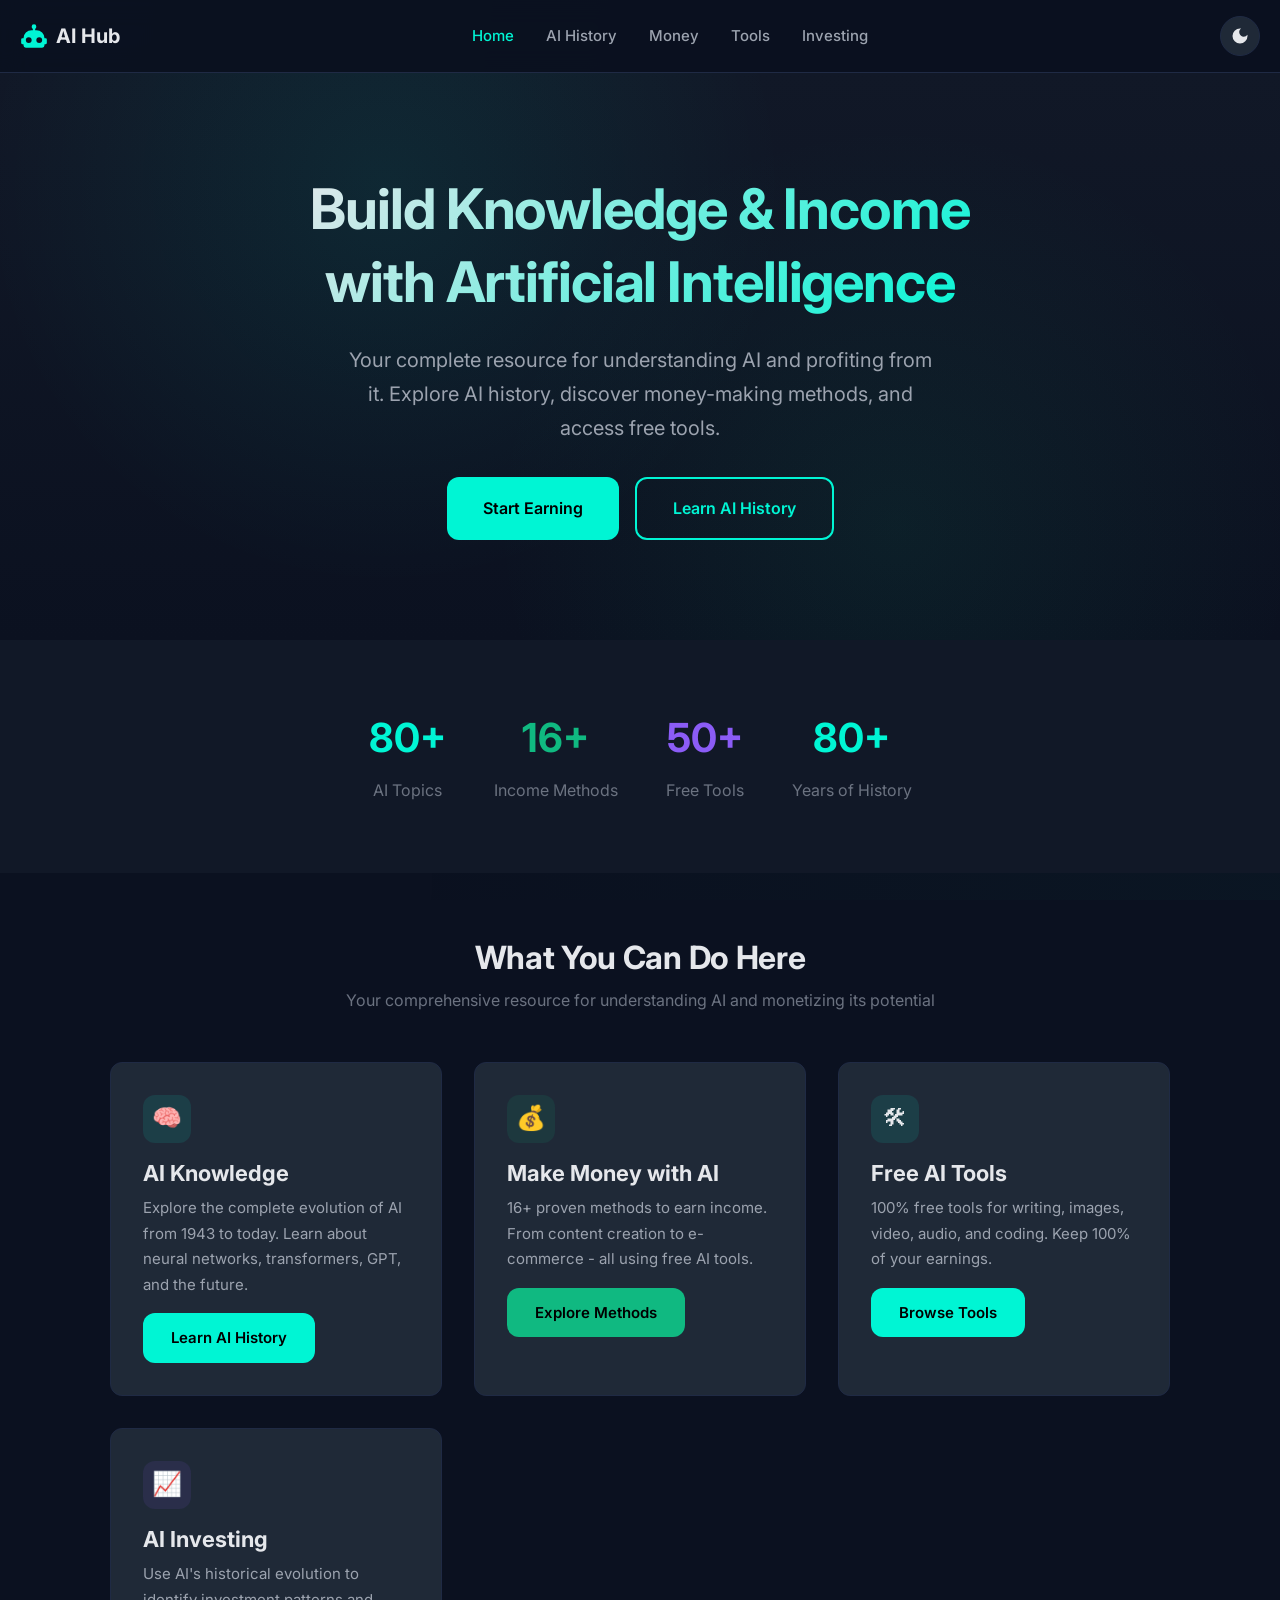
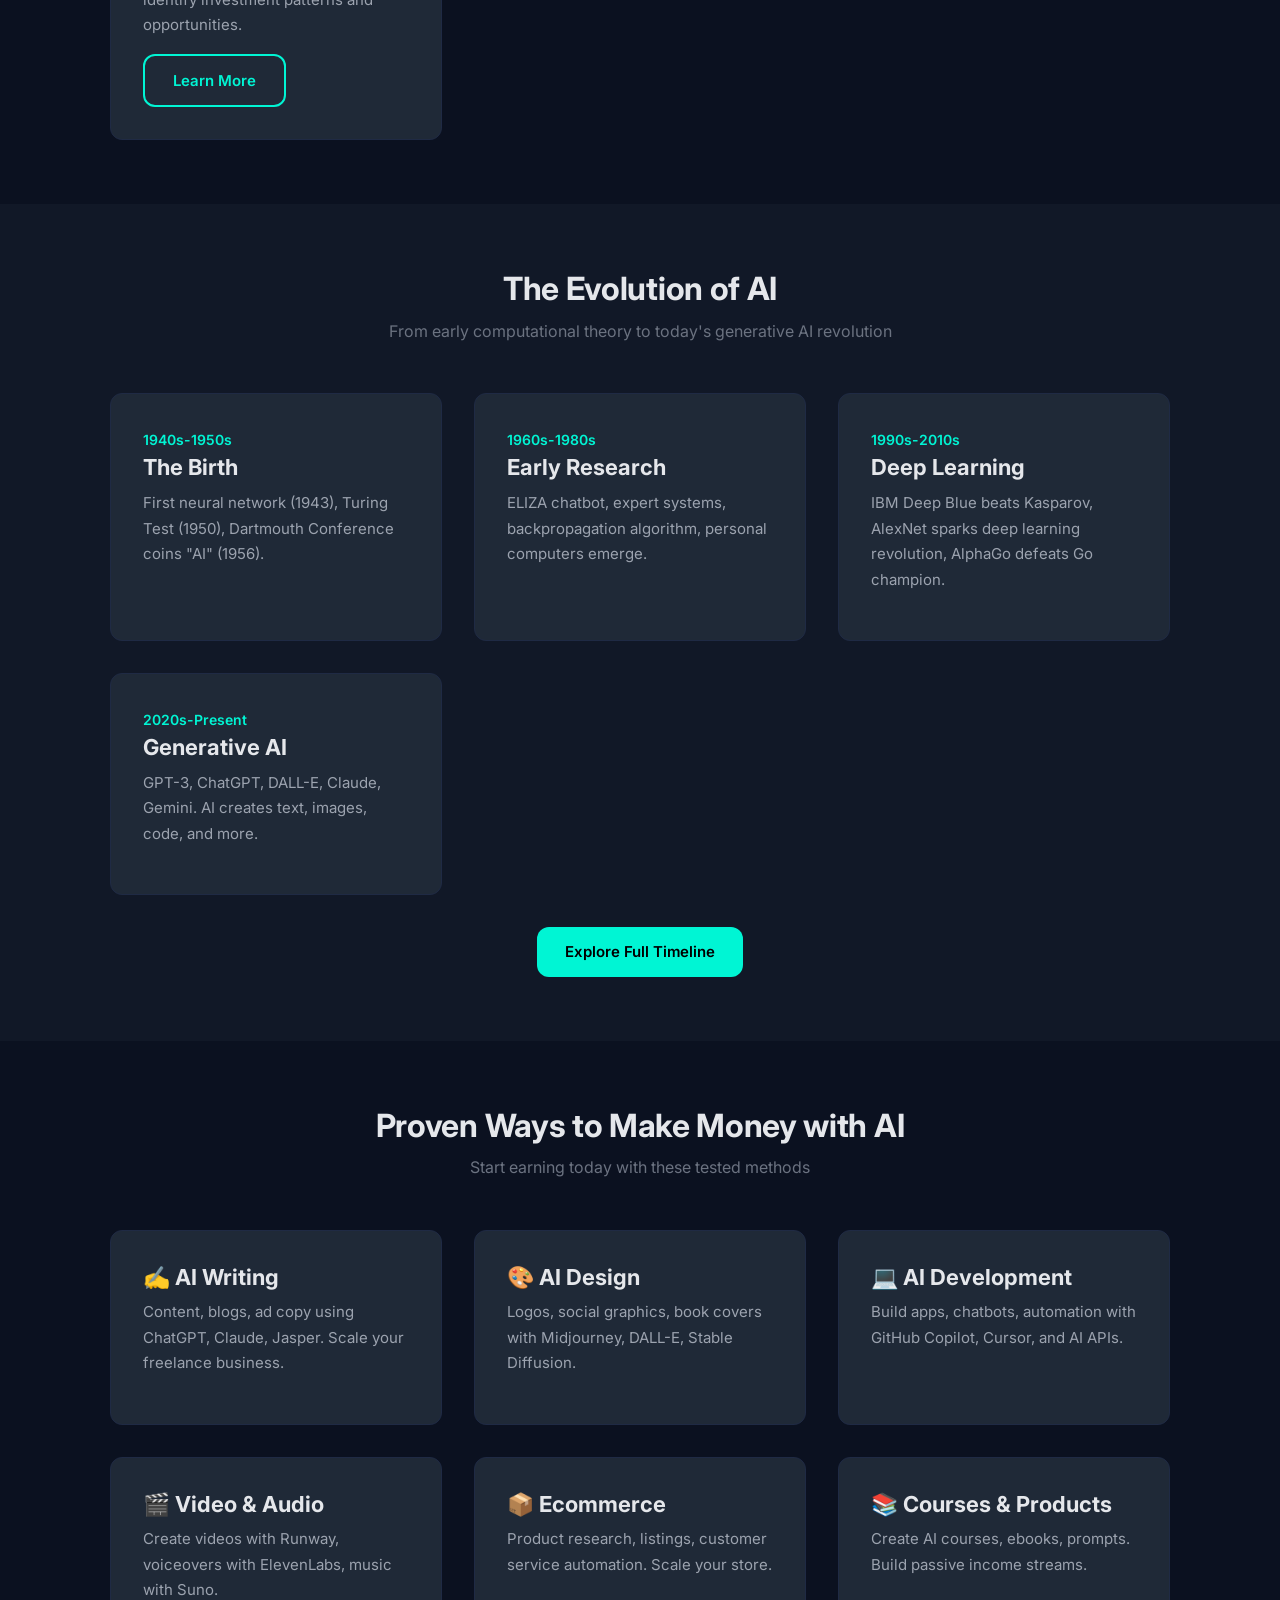
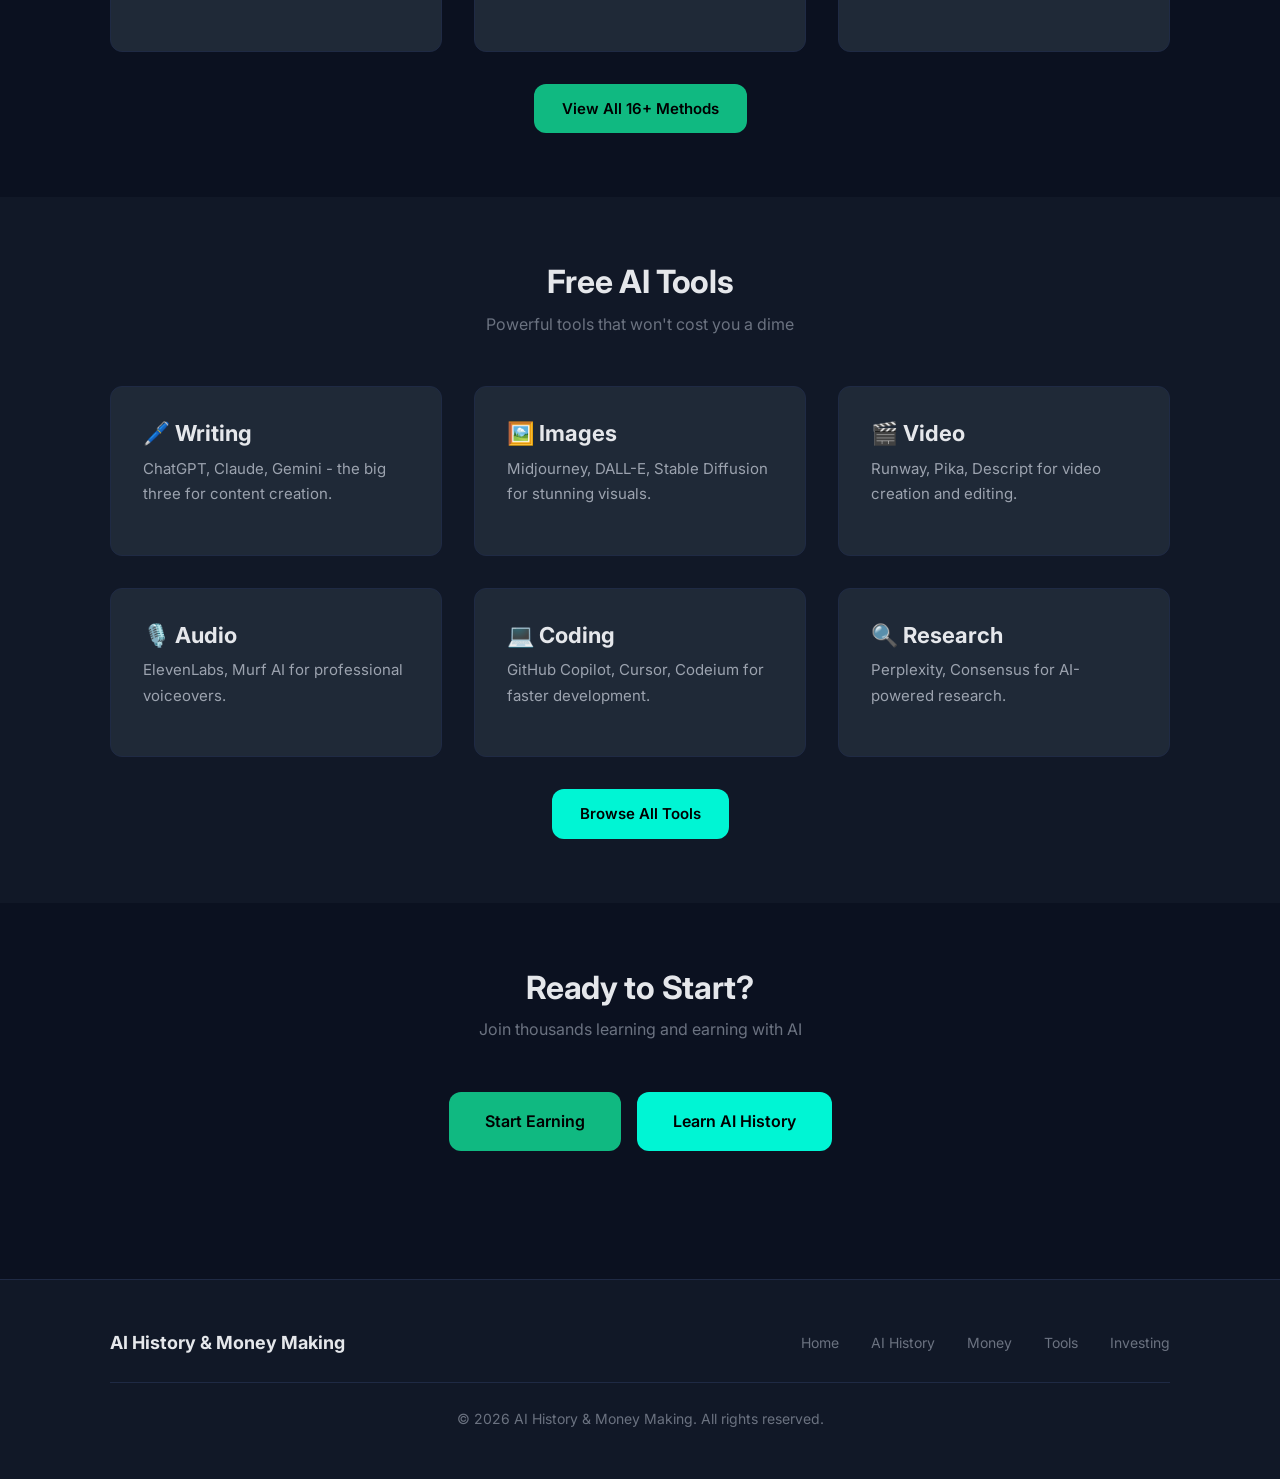
==== index.html @ 37a97400 "Complete redesign: Dark theme AI platform with 5 main pages - New dark-theme.css with modern AI SaaS" ====
<!DOCTYPE html>
<html lang="en">
<head>
  <meta charset="UTF-8">
  <meta name="viewport" content="width=device-width, initial-scale=1.0">
  <title>AI History & Money Making - Complete AI Resource Hub</title>
  <meta name="description" content="Complete AI resource hub. Explore AI history from 1943 to 2026, discover 16+ money-making methods, and access 50+ free AI tools. Build income with artificial intelligence.">
  <meta name="keywords" content="AI history, artificial intelligence, make money with AI, AI tools, machine learning, deep learning, neural networks, GPT, ChatGPT">
  <meta name="author" content="AI History & Money Making">
  
  <meta property="og:title" content="AI History & Money Making - Complete AI Resource Hub">
  <meta property="og:description" content="Explore AI history, money-making methods, and free tools. Your complete AI resource.">
  <meta property="og:type" content="website">
  
  <meta name="twitter:card" content="summary_large_image">
  <meta name="twitter:title" content="AI History & Money Making">
  
  <link rel="stylesheet" href="assets/css/dark-theme.css">
  <link rel="preconnect" href="https://fonts.googleapis.com">
  <link rel="preconnect" href="https://fonts.gstatic.com" crossorigin>
  <link href="https://fonts.googleapis.com/css2?family=Inter:wght@400;500;600;700&display=swap" rel="stylesheet">
  <link rel="icon" href="data:image/svg+xml,<svg xmlns='http://www.w3.org/2000/svg' viewBox='0 0 100 100'><text y='.9em' font-size='90'>🤖</text></svg>">
</head>

<body data-theme="dark">
  <!-- Header -->
  <header>
    <nav>
      <a href="index.html" class="nav-brand">
        <svg viewBox="0 0 24 24" fill="currentColor">
          <path d="M12 2a2 2 0 012 2c0 .74-.4 1.39-1 1.73V7h1a7 7 0 017 7h1a1 1 0 011 1v3a1 1 0 01-1 1h-1v1a2 2 0 01-2 2H5a2 2 0 01-2-2v-1H2a1 1 0 01-1-1v-3a1 1 0 011-1h1a7 7 0 017-7h1V5.73c-.6-.34-1-.99-1-1.73a2 2 0 012-2zM7.5 13A2.5 2.5 0 005 15.5 2.5 2.5 0 007.5 18a2.5 2.5 0 002.5-2.5A2.5 2.5 0 007.5 13zm9 0a2.5 2.5 0 00-2.5 2.5 2.5 2.5 0 002.5 2.5 2.5 2.5 0 002.5-2.5 2.5 2.5 0 00-2.5-2.5z"/>
        </svg>
        AI Hub
      </a>
      <ul class="nav-links">
        <li><a href="index.html" class="active">Home</a></li>
        <li><a href="ai-history.html">AI History</a></li>
        <li><a href="money.html">Money</a></li>
        <li><a href="tools.html">Tools</a></li>
        <li><a href="investing.html">Investing</a></li>
      </ul>
      <button class="theme-toggle" id="themeToggle" aria-label="Toggle theme">
        <svg viewBox="0 0 24 24" fill="currentColor">
          <path d="M12 3a9 9 0 109 9c0-.46-.04-.92-.1-1.36a5.389 5.389 0 01-4.4 2.26 5.403 5.403 0 01-3.14-9.8c-.44-.06-.9-.1-1.36-.1z"/>
        </svg>
      </button>
      <button class="nav-toggle" id="navToggle" aria-label="Toggle navigation">
        <span></span>
        <span></span>
        <span></span>
      </button>
    </nav>
  </header>

  <!-- Hero Section -->
  <section class="hero">
    <div class="hero-content">
      <h1>Build Knowledge & Income with Artificial Intelligence</h1>
      <p>Your complete resource for understanding AI and profiting from it. Explore AI history, discover money-making methods, and access free tools.</p>
      <div style="display: flex; gap: 1rem; justify-content: center; flex-wrap: wrap;">
        <a href="money.html" class="btn btn-ai btn-lg">Start Earning</a>
        <a href="ai-history.html" class="btn btn-outline btn-lg">Learn AI History</a>
      </div>
    </div>
  </section>

  <!-- Stats Section -->
  <section class="section" style="background: var(--bg-secondary);">
    <div class="container">
      <div style="display: flex; flex-wrap: wrap; justify-content: center; gap: 3rem; text-align: center;">
        <div>
          <p style="font-size: 2.5rem; font-weight: 700; color: var(--accent-ai); margin: 0;">80+</p>
          <p style="color: var(--text-muted); margin: 5px 0;">AI Topics</p>
        </div>
        <div>
          <p style="font-size: 2.5rem; font-weight: 700; color: var(--accent-money); margin: 0;">16+</p>
          <p style="color: var(--text-muted); margin: 5px 0;">Income Methods</p>
        </div>
        <div>
          <p style="font-size: 2.5rem; font-weight: 700; color: var(--accent-purple); margin: 0;">50+</p>
          <p style="color: var(--text-muted); margin: 5px 0;">Free Tools</p>
        </div>
        <div>
          <p style="font-size: 2.5rem; font-weight: 700; color: var(--accent-ai); margin: 0;">80+</p>
          <p style="color: var(--text-muted); margin: 5px 0;">Years of History</p>
        </div>
      </div>
    </div>
  </section>

  <!-- Main Content -->
  <main>
    <!-- What You Can Do Here -->
    <section class="section">
      <div class="container">
        <div class="section-header">
          <h2>What You Can Do Here</h2>
          <p>Your comprehensive resource for understanding AI and monetizing its potential</p>
        </div>
        
        <div class="card-grid">
          <div class="card">
            <div class="card-icon">🧠</div>
            <h3>AI Knowledge</h3>
            <p>Explore the complete evolution of AI from 1943 to today. Learn about neural networks, transformers, GPT, and the future.</p>
            <a href="ai-history.html" class="btn btn-ai">Learn AI History</a>
          </div>
          
          <div class="card">
            <div class="card-icon money">💰</div>
            <h3>Make Money with AI</h3>
            <p>16+ proven methods to earn income. From content creation to e-commerce - all using free AI tools.</p>
            <a href="money.html" class="btn btn-money">Explore Methods</a>
          </div>
          
          <div class="card">
            <div class="card-icon">🛠</div>
            <h3>Free AI Tools</h3>
            <p>100% free tools for writing, images, video, audio, and coding. Keep 100% of your earnings.</p>
            <a href="tools.html" class="btn btn-ai">Browse Tools</a>
          </div>
          
          <div class="card">
            <div class="card-icon" style="background: rgba(139, 92, 246, 0.1);">📈</div>
            <h3>AI Investing</h3>
            <p>Use AI's historical evolution to identify investment patterns and opportunities.</p>
            <a href="investing.html" class="btn btn-outline">Learn More</a>
          </div>
        </div>
      </div>
    </section>

    <!-- AI History Preview -->
    <section class="section section-primary">
      <div class="container">
        <div class="section-header">
          <h2>The Evolution of AI</h2>
          <p>From early computational theory to today's generative AI revolution</p>
        </div>
        
        <div class="card-grid">
          <div class="card">
            <span class="timeline-date">1940s-1950s</span>
            <h3>The Birth</h3>
            <p>First neural network (1943), Turing Test (1950), Dartmouth Conference coins "AI" (1956).</p>
          </div>
          
          <div class="card">
            <span class="timeline-date">1960s-1980s</span>
            <h3>Early Research</h3>
            <p>ELIZA chatbot, expert systems, backpropagation algorithm, personal computers emerge.</p>
          </div>
          
          <div class="card">
            <span class="timeline-date">1990s-2010s</span>
            <h3>Deep Learning</h3>
            <p>IBM Deep Blue beats Kasparov, AlexNet sparks deep learning revolution, AlphaGo defeats Go champion.</p>
          </div>
          
          <div class="card">
            <span class="timeline-date">2020s-Present</span>
            <h3>Generative AI</h3>
            <p>GPT-3, ChatGPT, DALL-E, Claude, Gemini. AI creates text, images, code, and more.</p>
          </div>
        </div>
        
        <div class="text-center mt-xl">
          <a href="ai-history.html" class="btn btn-ai">Explore Full Timeline</a>
        </div>
      </div>
    </section>

    <!-- Money Making Methods Preview -->
    <section class="section">
      <div class="container">
        <div class="section-header">
          <h2>Proven Ways to Make Money with AI</h2>
          <p>Start earning today with these tested methods</p>
        </div>
        
        <div class="card-grid">
          <div class="card">
            <h3>✍️ AI Writing</h3>
            <p>Content, blogs, ad copy using ChatGPT, Claude, Jasper. Scale your freelance business.</p>
          </div>
          
          <div class="card">
            <h3>🎨 AI Design</h3>
            <p>Logos, social graphics, book covers with Midjourney, DALL-E, Stable Diffusion.</p>
          </div>
          
          <div class="card">
            <h3>💻 AI Development</h3>
            <p>Build apps, chatbots, automation with GitHub Copilot, Cursor, and AI APIs.</p>
          </div>
          
          <div class="card">
            <h3>🎬 Video & Audio</h3>
            <p>Create videos with Runway, voiceovers with ElevenLabs, music with Suno.</p>
          </div>
          
          <div class="card">
            <h3>📦 Ecommerce</h3>
            <p>Product research, listings, customer service automation. Scale your store.</p>
          </div>
          
          <div class="card">
            <h3>📚 Courses & Products</h3>
            <p>Create AI courses, ebooks, prompts. Build passive income streams.</p>
          </div>
        </div>
        
        <div class="text-center mt-xl">
          <a href="money.html" class="btn btn-money">View All 16+ Methods</a>
        </div>
      </div>
    </section>

    <!-- Tools Preview -->
    <section class="section section-primary">
      <div class="container">
        <div class="section-header">
          <h2>Free AI Tools</h2>
          <p>Powerful tools that won't cost you a dime</p>
        </div>
        
        <div class="card-grid">
          <div class="card">
            <h3>🖊️ Writing</h3>
            <p>ChatGPT, Claude, Gemini - the big three for content creation.</p>
          </div>
          
          <div class="card">
            <h3>🖼️ Images</h3>
            <p>Midjourney, DALL-E, Stable Diffusion for stunning visuals.</p>
          </div>
          
          <div class="card">
            <h3>🎬 Video</h3>
            <p>Runway, Pika, Descript for video creation and editing.</p>
          </div>
          
          <div class="card">
            <h3>🎙️ Audio</h3>
            <p>ElevenLabs, Murf AI for professional voiceovers.</p>
          </div>
          
          <div class="card">
            <h3>💻 Coding</h3>
            <p>GitHub Copilot, Cursor, Codeium for faster development.</p>
          </div>
          
          <div class="card">
            <h3>🔍 Research</h3>
            <p>Perplexity, Consensus for AI-powered research.</p>
          </div>
        </div>
        
        <div class="text-center mt-xl">
          <a href="tools.html" class="btn btn-ai">Browse All Tools</a>
        </div>
      </div>
    </section>

    <!-- CTA Section -->
    <section class="section">
      <div class="container">
        <div class="section-header">
          <h2>Ready to Start?</h2>
          <p>Join thousands learning and earning with AI</p>
        </div>
        <div style="display: flex; gap: 1rem; justify-content: center; flex-wrap: wrap;">
          <a href="money.html" class="btn btn-money btn-lg">Start Earning</a>
          <a href="ai-history.html" class="btn btn-ai btn-lg">Learn AI History</a>
        </div>
      </div>
    </section>
  </main>

  <!-- Footer -->
  <footer>
    <div class="container">
      <div class="footer-content">
        <div class="footer-brand">AI History & Money Making</div>
        <ul class="footer-links">
          <li><a href="index.html">Home</a></li>
          <li><a href="ai-history.html">AI History</a></li>
          <li><a href="money.html">Money</a></li>
          <li><a href="tools.html">Tools</a></li>
          <li><a href="investing.html">Investing</a></li>
        </ul>
      </div>
      <div class="footer-copy">
        &copy; 2026 AI History & Money Making. All rights reserved.
      </div>
    </div>
  </footer>

  <script src="assets/js/theme.js"></script>
</body>
</html>
---- assets/css/dark-theme.css ----
/* AI History & Money Making - Dark Theme CSS */
/* Modern AI SaaS Platform Design */

/* ============================================
   CSS VARIABLES - Dark Theme System
   ============================================ */

:root {
  /* Primary Dark Background */
  --bg-primary: #0B1120;
  --bg-secondary: #111827;
  --bg-tertiary: #1F2937;
  
  /* AI-Specific Accents */
  --accent-ai: #00F5D4;
  --accent-ai-hover: #00c4a7;
  --accent-money: #10B981;
  --accent-money-hover: #059669;
  --accent-purple: #8B5CF6;
  --accent-orange: #F59E0B;
  
  /* Text Colors */
  --text-primary: #E5E7EB;
  --text-secondary: #9CA3AF;
  --text-muted: #6B7280;
  
  /* Card & Border Colors */
  --card-bg: #1F2937;
  --card-bg-hover: #374151;
  --border-subtle: #1F2A44;
  --border-accent: #374151;
  
  /* Shadows */
  --shadow-sm: 0 1px 2px rgba(0, 0, 0, 0.3);
  --shadow-md: 0 4px 6px rgba(0, 0, 0, 0.4);
  --shadow-lg: 0 10px 30px rgba(0, 0, 0, 0.5);
  --shadow-xl: 0 20px 40px rgba(0, 0, 0, 0.6);
  
  /* Gradients */
  --gradient-hero: linear-gradient(180deg, #111827 0%, #0B1120 100%);
  --gradient-card: linear-gradient(180deg, #1F2937 0%, #111827 100%);
  --gradient-ai: linear-gradient(135deg, #00F5D4 0%, #00c4a7 100%);
  --gradient-money: linear-gradient(135deg, #10B981 0%, #059669 100%);
  
  /* Transitions */
  --transition-fast: 0.15s ease;
  --transition-base: 0.3s ease;
  --transition-slow: 0.5s ease;
  
  /* Border Radius */
  --radius-sm: 6px;
  --radius-md: 12px;
  --radius-lg: 16px;
  --radius-full: 9999px;
  
  /* Spacing */
  --space-xs: 0.25rem;
  --space-sm: 0.5rem;
  --space-md: 1rem;
  --space-lg: 1.5rem;
  --space-xl: 2rem;
  --space-2xl: 3rem;
  --space-3xl: 4rem;
  
  /* Container */
  --container-max: 1100px;
  --container-padding: 20px;
}

/* Light Theme */
[data-theme="light"] {
  --bg-primary: #F9FAFB;
  --bg-secondary: #FFFFFF;
  --bg-tertiary: #F3F4F6;
  
  --accent-ai: #059669;
  --accent-ai-hover: #047857;
  --accent-money: #059669;
  --accent-money-hover: #047857;
  
  --text-primary: #111827;
  --text-secondary: #4B5563;
  --text-muted: #9CA3AF;
  
  --card-bg: #FFFFFF;
  --card-bg-hover: #F3F4F6;
  --border-subtle: #E5E7EB;
  --border-accent: #D1D5DB;
  
  --shadow-sm: 0 1px 2px rgba(0, 0, 0, 0.05);
  --shadow-md: 0 4px 6px rgba(0, 0, 0, 0.1);
  --shadow-lg: 0 10px 30px rgba(0, 0, 0, 0.1);
  --shadow-xl: 0 20px 40px rgba(0, 0, 0, 0.15);
  
  --gradient-hero: linear-gradient(180deg, #FFFFFF 0%, #F9FAFB 100%);
  --gradient-card: linear-gradient(180deg, #FFFFFF 0%, #F9FAFB 100%);
  --gradient-ai: linear-gradient(135deg, #059669 0%, #047857 100%);
  --gradient-money: linear-gradient(135deg, #059669 0%, #047857 100%);
}

[data-theme="light"] body::before {
  background: 
    radial-gradient(ellipse at top left, rgba(5, 150, 105, 0.05) 0%, transparent 50%),
    radial-gradient(ellipse at bottom right, rgba(5, 150, 105, 0.05) 0%, transparent 50%);
}

/* ============================================
   RESET & BASE STYLES
   ============================================ */

* {
  margin: 0;
  padding: 0;
  box-sizing: border-box;
}

html {
  scroll-behavior: smooth;
  font-size: 16px;
}

body {
  font-family: 'Inter', -apple-system, BlinkMacSystemFont, 'Segoe UI', Roboto, sans-serif;
  background-color: var(--bg-primary);
  color: var(--text-primary);
  line-height: 1.7;
  min-height: 100vh;
  overflow-x: hidden;
}

/* Background Pattern */
body::before {
  content: "";
  position: fixed;
  top: 0;
  left: 0;
  width: 100%;
  height: 100%;
  background: 
    radial-gradient(ellipse at top left, rgba(0, 245, 212, 0.03) 0%, transparent 50%),
    radial-gradient(ellipse at bottom right, rgba(16, 185, 129, 0.03) 0%, transparent 50%);
  pointer-events: none;
  z-index: -1;
}

/* ============================================
   TYPOGRAPHY
   ============================================ */

h1, h2, h3, h4, h5, h6 {
  font-weight: 700;
  line-height: 1.3;
  color: var(--text-primary);
  margin-bottom: var(--space-md);
}

h1 {
  font-size: 3rem;
  letter-spacing: -0.02em;
}

h2 {
  font-size: 2rem;
  letter-spacing: -0.01em;
}

h3 {
  font-size: 1.375rem;
}

h4 {
  font-size: 1.125rem;
}

p {
  color: var(--text-secondary);
  margin-bottom: var(--space-md);
  line-height: 1.7;
}

a {
  color: var(--accent-ai);
  text-decoration: none;
  transition: color var(--transition-fast);
}

a:hover {
  color: var(--accent-ai-hover);
}

/* ============================================
   LAYOUT
   ============================================ */

.container {
  max-width: var(--container-max);
  margin: 0 auto;
  padding: 0 var(--container-padding);
}

.section {
  padding: var(--space-3xl) 0;
}

.section-primary {
  background: var(--bg-secondary);
}

.section-secondary {
  background: var(--bg-primary);
}

/* ============================================
   NAVIGATION
   ============================================ */

nav {
  position: sticky;
  top: 0;
  background: rgba(11, 17, 32, 0.95);
  backdrop-filter: blur(12px);
  -webkit-backdrop-filter: blur(12px);
  padding: var(--space-md) var(--container-padding);
  display: flex;
  justify-content: space-between;
  align-items: center;
  border-bottom: 1px solid var(--border-subtle);
  z-index: 1000;
}

.nav-brand {
  display: flex;
  align-items: center;
  gap: var(--space-sm);
  font-size: 1.25rem;
  font-weight: 700;
  color: var(--text-primary);
}

.nav-brand:hover {
  color: var(--accent-ai);
}

.nav-brand svg {
  width: 28px;
  height: 28px;
  fill: var(--accent-ai);
}

.nav-links {
  display: flex;
  align-items: center;
  gap: var(--space-xl);
  list-style: none;
}

.nav-links a {
  color: var(--text-secondary);
  font-weight: 500;
  font-size: 0.9375rem;
  padding: var(--space-sm) 0;
  position: relative;
}

.nav-links a::after {
  content: "";
  position: absolute;
  bottom: 0;
  left: 0;
  width: 0;
  height: 2px;
  background: var(--accent-ai);
  transition: width var(--transition-base);
}

.nav-links a:hover {
  color: var(--text-primary);
}

.nav-links a:hover::after {
  width: 100%;
}

.nav-links a.active {
  color: var(--accent-ai);
}

/* Mobile Navigation */
.nav-toggle {
  display: none;
  flex-direction: column;
  gap: 5px;
  background: none;
  border: none;
  cursor: pointer;
  padding: var(--space-sm);
}

.nav-toggle span {
  width: 24px;
  height: 2px;
  background: var(--text-primary);
  transition: var(--transition-base);
}

@media (max-width: 768px) {
  .nav-toggle {
    display: flex;
  }
  
  .nav-links {
    display: none;
    position: absolute;
    top: 100%;
    left: 0;
    right: 0;
    flex-direction: column;
    background: var(--bg-secondary);
    border-bottom: 1px solid var(--border-subtle);
    padding: var(--space-lg);
    gap: var(--space-md);
  }
  
  .nav-links.active {
    display: flex;
  }
  
  h1 {
    font-size: 2rem;
  }
  
  h2 {
    font-size: 1.5rem;
  }
}

/* Theme Toggle */
.theme-toggle {
  background: var(--card-bg);
  border: 1px solid var(--border-subtle);
  border-radius: var(--radius-full);
  padding: var(--space-sm);
  cursor: pointer;
  display: flex;
  align-items: center;
  justify-content: center;
  transition: var(--transition-base);
  width: 40px;
  height: 40px;
}

.theme-toggle:hover {
  background: var(--card-bg-hover);
  border-color: var(--accent-ai);
}

.theme-toggle svg {
  width: 20px;
  height: 20px;
  fill: var(--text-primary);
}

/* ============================================
   HERO SECTION
   ============================================ */

.hero {
  text-align: center;
  padding: 100px 20px;
  background: var(--gradient-hero);
  position: relative;
  overflow: hidden;
}

.hero::before {
  content: "";
  position: absolute;
  top: 0;
  left: 0;
  right: 0;
  bottom: 0;
  background: 
    radial-gradient(circle at 30% 20%, rgba(0, 245, 212, 0.08) 0%, transparent 40%),
    radial-gradient(circle at 70% 80%, rgba(16, 185, 129, 0.08) 0%, transparent 40%);
  pointer-events: none;
}

.hero-content {
  position: relative;
  z-index: 1;
  max-width: 700px;
  margin: 0 auto;
}

.hero h1 {
  font-size: 3.5rem;
  margin-bottom: var(--space-lg);
  background: linear-gradient(135deg, var(--text-primary) 0%, var(--accent-ai) 100%);
  -webkit-background-clip: text;
  -webkit-text-fill-color: transparent;
  background-clip: text;
}

.hero p {
  color: var(--text-secondary);
  font-size: 1.25rem;
  max-width: 600px;
  margin: 0 auto var(--space-xl);
}

@media (max-width: 768px) {
  .hero {
    padding: 60px 20px;
  }
  
  .hero h1 {
    font-size: 2.25rem;
  }
  
  .hero p {
    font-size: 1rem;
  }
}

/* ============================================
   BUTTONS
   ============================================ */

.btn {
  padding: 12px 28px;
  border-radius: var(--radius-md);
  text-decoration: none;
  display: inline-flex;
  align-items: center;
  justify-content: center;
  gap: var(--space-sm);
  font-weight: 600;
  font-size: 0.9375rem;
  transition: all var(--transition-base);
  cursor: pointer;
  border: none;
}

.btn-ai {
  background: var(--accent-ai);
  color: #000;
}

.btn-ai:hover {
  background: var(--accent-ai-hover);
  transform: translateY(-2px);
  box-shadow: 0 8px 20px rgba(0, 245, 212, 0.3);
}

.btn-money {
  background: var(--accent-money);
  color: #000;
}

.btn-money:hover {
  background: var(--accent-money-hover);
  transform: translateY(-2px);
  box-shadow: 0 8px 20px rgba(16, 185, 129, 0.3);
}

.btn-outline {
  background: transparent;
  border: 2px solid var(--accent-ai);
  color: var(--accent-ai);
}

.btn-outline:hover {
  background: var(--accent-ai);
  color: #000;
}

.btn-lg {
  padding: 16px 36px;
  font-size: 1rem;
}

.btn-sm {
  padding: 8px 16px;
  font-size: 0.875rem;
}

/* ============================================
   CARDS
   ============================================ */

.card-grid {
  display: grid;
  grid-template-columns: repeat(auto-fit, minmax(280px, 1fr));
  gap: var(--space-xl);
  margin-top: var(--space-xl);
}

.card {
  background: var(--card-bg);
  padding: var(--space-xl);
  border-radius: var(--radius-md);
  transition: all var(--transition-base);
  border: 1px solid var(--border-subtle);
  position: relative;
  overflow: hidden;
}

.card::before {
  content: "";
  position: absolute;
  top: 0;
  left: 0;
  right: 0;
  height: 3px;
  background: var(--gradient-ai);
  transform: scaleX(0);
  transition: transform var(--transition-base);
}

.card:hover {
  transform: translateY(-6px);
  box-shadow: var(--shadow-lg);
  border-color: var(--border-accent);
}

.card:hover::before {
  transform: scaleX(1);
}

.card-icon {
  width: 48px;
  height: 48px;
  background: rgba(0, 245, 212, 0.1);
  border-radius: var(--radius-md);
  display: flex;
  align-items: center;
  justify-content: center;
  margin-bottom: var(--space-md);
  font-size: 1.5rem;
}

.card-icon.money {
  background: rgba(16, 185, 129, 0.1);
}

.card h3 {
  margin-bottom: var(--space-sm);
}

.card p {
  color: var(--text-secondary);
  font-size: 0.9375rem;
  margin-bottom: var(--space-md);
}

.card .btn {
  margin-top: auto;
}

/* ============================================
   SECTION HEADERS
   ============================================ */

.section-header {
  text-align: center;
  margin-bottom: var(--space-2xl);
}

.section-header h2 {
  margin-bottom: var(--space-sm);
}

.section-header p {
  color: var(--text-muted);
  max-width: 600px;
  margin: 0 auto;
}

/* ============================================
   SECTION DIVIDER
   ============================================ */

.section-divider {
  height: 1px;
  background: var(--border-subtle);
  margin: var(--space-3xl) 0;
}

/* ============================================
   TIMELINE
   ============================================ */

.timeline {
  position: relative;
  padding-left: var(--space-xl);
}

.timeline::before {
  content: "";
  position: absolute;
  left: 0;
  top: 0;
  bottom: 0;
  width: 2px;
  background: var(--border-subtle);
}

.timeline-item {
  position: relative;
  padding-bottom: var(--space-2xl);
}

.timeline-item::before {
  content: "";
  position: absolute;
  left: calc(-1 * var(--space-xl) - 5px);
  top: 4px;
  width: 12px;
  height: 12px;
  background: var(--accent-ai);
  border-radius: 50%;
}

.timeline-date {
  font-size: 0.875rem;
  color: var(--accent-ai);
  font-weight: 600;
  margin-bottom: var(--space-xs);
}

.timeline-content h3 {
  margin-bottom: var(--space-sm);
}

/* ============================================
   FEATURE LISTS
   ============================================ */

.feature-list {
  list-style: none;
  padding: 0;
}

.feature-list li {
  padding: var(--space-md) 0;
  border-bottom: 1px solid var(--border-subtle);
  display: flex;
  align-items: center;
  gap: var(--space-md);
}

.feature-list li:last-child {
  border-bottom: none;
}

.feature-list .check-icon {
  color: var(--accent-money);
  font-size: 1.25rem;
}

/* ============================================
   PRICING
   ============================================ */

.pricing-card {
  background: var(--card-bg);
  border: 2px solid var(--accent-ai);
  border-radius: var(--radius-lg);
  padding: var(--space-2xl);
  text-align: center;
  position: relative;
}

.pricing-card.featured {
  border-color: var(--accent-money);
}

.pricing-badge {
  position: absolute;
  top: -12px;
  left: 50%;
  transform: translateX(-50%);
  background: var(--accent-ai);
  color: #000;
  padding: var(--space-xs) var(--space-md);
  border-radius: var(--radius-full);
  font-size: 0.75rem;
  font-weight: 700;
  text-transform: uppercase;
}

.pricing-price {
  font-size: 3rem;
  font-weight: 700;
  color: var(--text-primary);
  margin-bottom: var(--space-xs);
}

.pricing-price span {
  font-size: 1rem;
  color: var(--text-muted);
  font-weight: 400;
}

.pricing-period {
  color: var(--text-muted);
  margin-bottom: var(--space-xl);
}

/* ============================================
   FOOTER
   ============================================ */

footer {
  background: var(--bg-secondary);
  border-top: 1px solid var(--border-subtle);
  padding: var(--space-2xl) 0;
  margin-top: var(--space-3xl);
}

.footer-content {
  display: flex;
  justify-content: space-between;
  align-items: center;
  flex-wrap: wrap;
  gap: var(--space-lg);
}

.footer-brand {
  font-size: 1.125rem;
  font-weight: 700;
  color: var(--text-primary);
}

.footer-links {
  display: flex;
  gap: var(--space-xl);
  list-style: none;
}

.footer-links a {
  color: var(--text-muted);
  font-size: 0.875rem;
}

.footer-links a:hover {
  color: var(--accent-ai);
}

.footer-copy {
  color: var(--text-muted);
  font-size: 0.875rem;
  width: 100%;
  text-align: center;
  margin-top: var(--space-lg);
  padding-top: var(--space-lg);
  border-top: 1px solid var(--border-subtle);
}

/* ============================================
   UTILITIES
   ============================================ */

.text-center { text-align: center; }
.text-left { text-align: left; }
.text-right { text-align: right; }

.text-ai { color: var(--accent-ai); }
.text-money { color: var(--accent-money); }
.text-muted { color: var(--text-muted); }

.mt-sm { margin-top: var(--space-sm); }
.mt-md { margin-top: var(--space-md); }
.mt-lg { margin-top: var(--space-lg); }
.mt-xl { margin-top: var(--space-xl); }

.mb-sm { margin-bottom: var(--space-sm); }
.mb-md { margin-bottom: var(--space-md); }
.mb-lg { margin-bottom: var(--space-lg); }
.mb-xl { margin-bottom: var(--space-xl); }

.hidden { display: none; }
.flex { display: flex; }
.flex-center { display: flex; align-items: center; justify-content: center; }
.flex-between { display: flex; align-items: center; justify-content: space-between; }

/* ============================================
   ANIMATIONS
   ============================================ */

@keyframes fadeInUp {
  from {
    opacity: 0;
    transform: translateY(20px);
  }
  to {
    opacity: 1;
    transform: translateY(0);
  }
}

@keyframes pulse {
  0%, 100% {
    opacity: 1;
  }
  50% {
    opacity: 0.5;
  }
}

@keyframes gradientShift {
  0%, 100% {
    background-position: 0% 50%;
  }
  50% {
    background-position: 100% 50%;
  }
}

.animate-fadeInUp {
  animation: fadeInUp 0.6s ease forwards;
}

.animate-delay-1 { animation-delay: 0.1s; }
.animate-delay-2 { animation-delay: 0.2s; }
.animate-delay-3 { animation-delay: 0.3s; }
.animate-delay-4 { animation-delay: 0.4s; }

/* Scroll animations */
.fade-in {
  opacity: 0;
  transform: translateY(20px);
  transition: opacity 0.6s ease, transform 0.6s ease;
}

.fade-in.visible {
  opacity: 1;
  transform: translateY(0);
}

/* ============================================
   RESPONSIVE ADJUSTMENTS
   ============================================ */

@media (max-width: 640px) {
  :root {
    --container-padding: 16px;
  }
  
  h1 {
    font-size: 2rem;
  }
  
  h2 {
    font-size: 1.5rem;
  }
  
  .section {
    padding: var(--space-2xl) 0;
  }
  
  .card-grid {
    grid-template-columns: 1fr;
    gap: var(--space-lg);
  }
  
  .btn {
    padding: 10px 20px;
    font-size: 0.875rem;
  }
  
  .hero h1 {
    font-size: 2rem;
  }
  
  .footer-content {
    flex-direction: column;
    text-align: center;
  }
  
  .footer-links {
    flex-wrap: wrap;
    justify-content: center;
  }
}

/* ============================================
   PAGE SPECIFIC STYLES
   ============================================ */

/* AI History Page */
.ai-timeline .timeline-item::before {
  background: var(--accent-ai);
}

.money-timeline .timeline-item::before {
  background: var(--accent-money);
}

/* Tools Grid */
.tools-grid {
  display: grid;
  grid-template-columns: repeat(auto-fill, minmax(250px, 1fr));
  gap: var(--space-lg);
}

.tool-card {
  background: var(--card-bg);
  border: 1px solid var(--border-subtle);
  border-radius: var(--radius-md);
  padding: var(--space-lg);
  transition: var(--transition-base);
}

.tool-card:hover {
  border-color: var(--accent-ai);
  transform: translateY(-4px);
  box-shadow: var(--shadow-md);
}

.tool-category {
  display: inline-block;
  padding: var(--space-xs) var(--space-sm);
  background: rgba(0, 245, 212, 0.1);
  color: var(--accent-ai);
  border-radius: var(--radius-sm);
  font-size: 0.75rem;
  font-weight: 600;
  text-transform: uppercase;
  margin-bottom: var(--space-sm);
}

.tool-category.writing { background: rgba(139, 92, 246, 0.1); color: var(--accent-purple); }
.tool-category.image { background: rgba(0, 245, 212, 0.1); color: var(--accent-ai); }
.tool-category.automation { background: rgba(16, 185, 129, 0.1); color: var(--accent-money); }
.tool-category.video { background: rgba(245, 158, 11, 0.1); color: var(--accent-orange); }
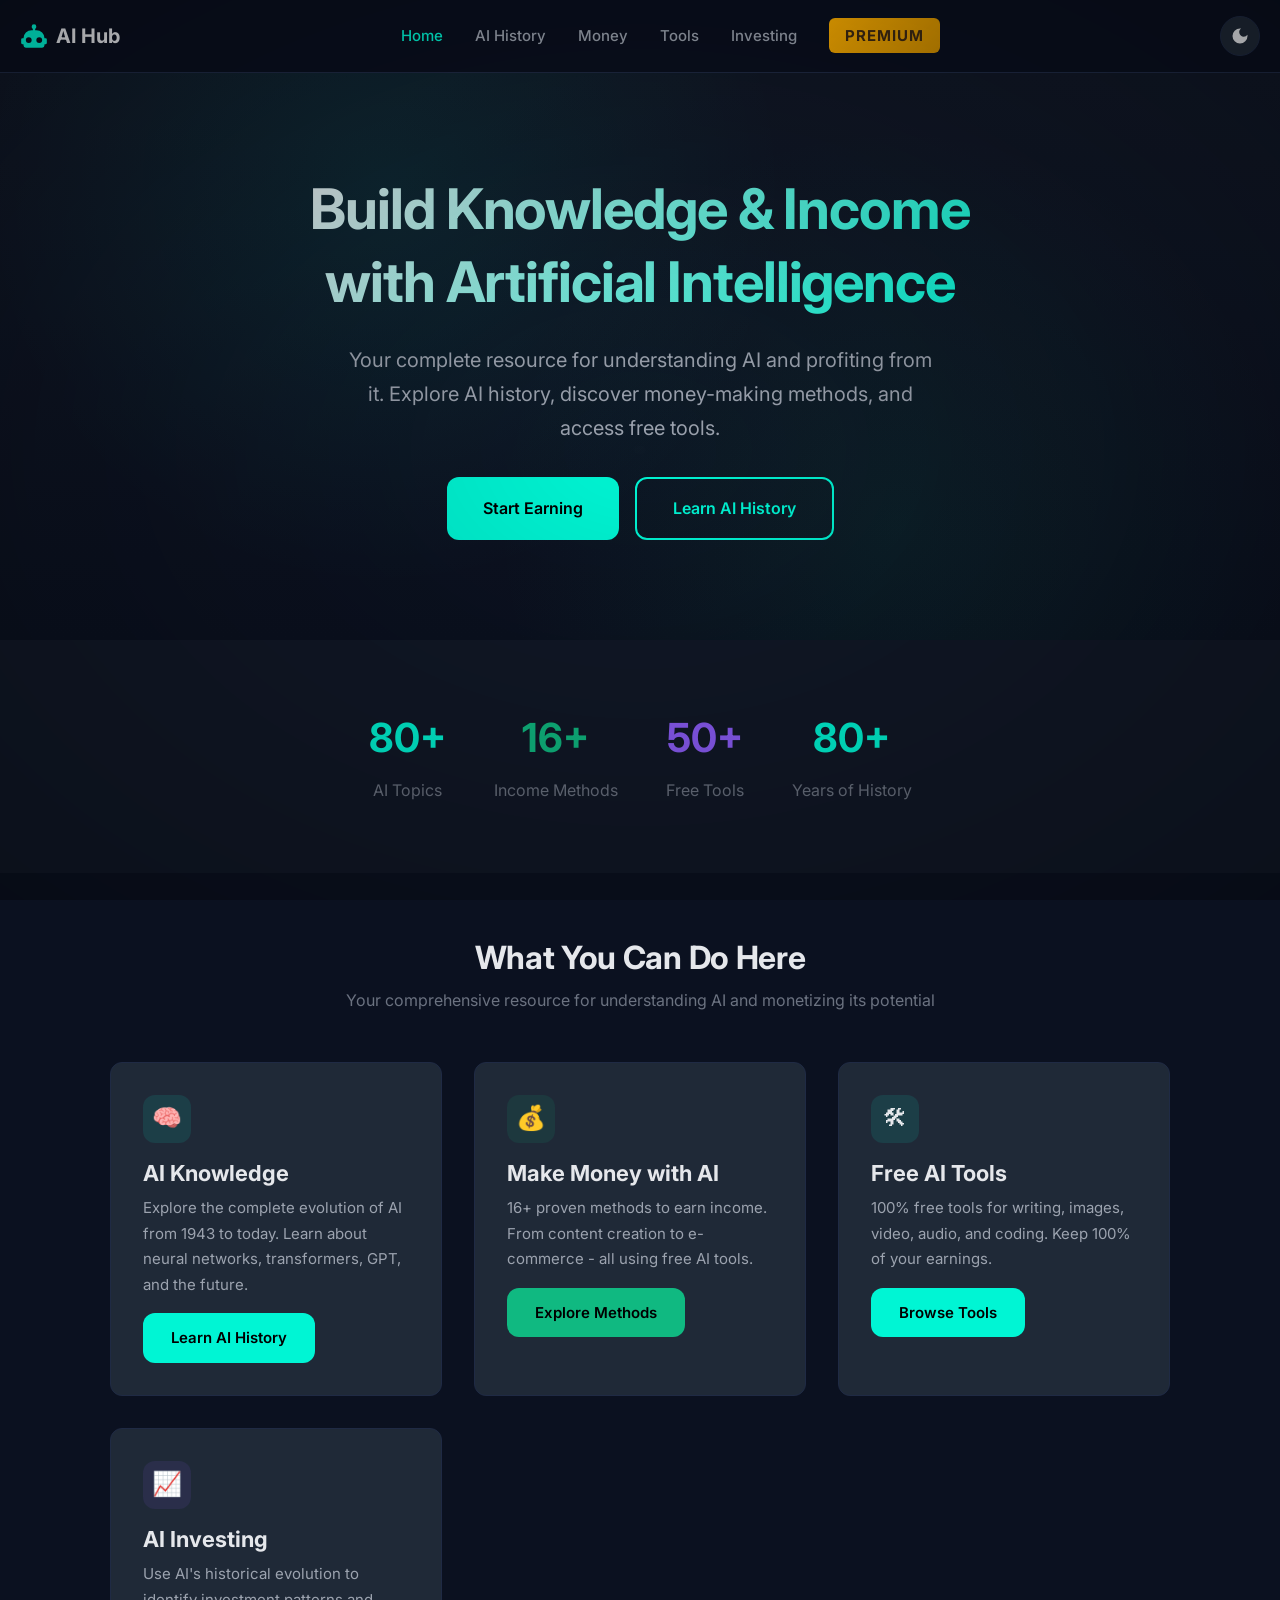
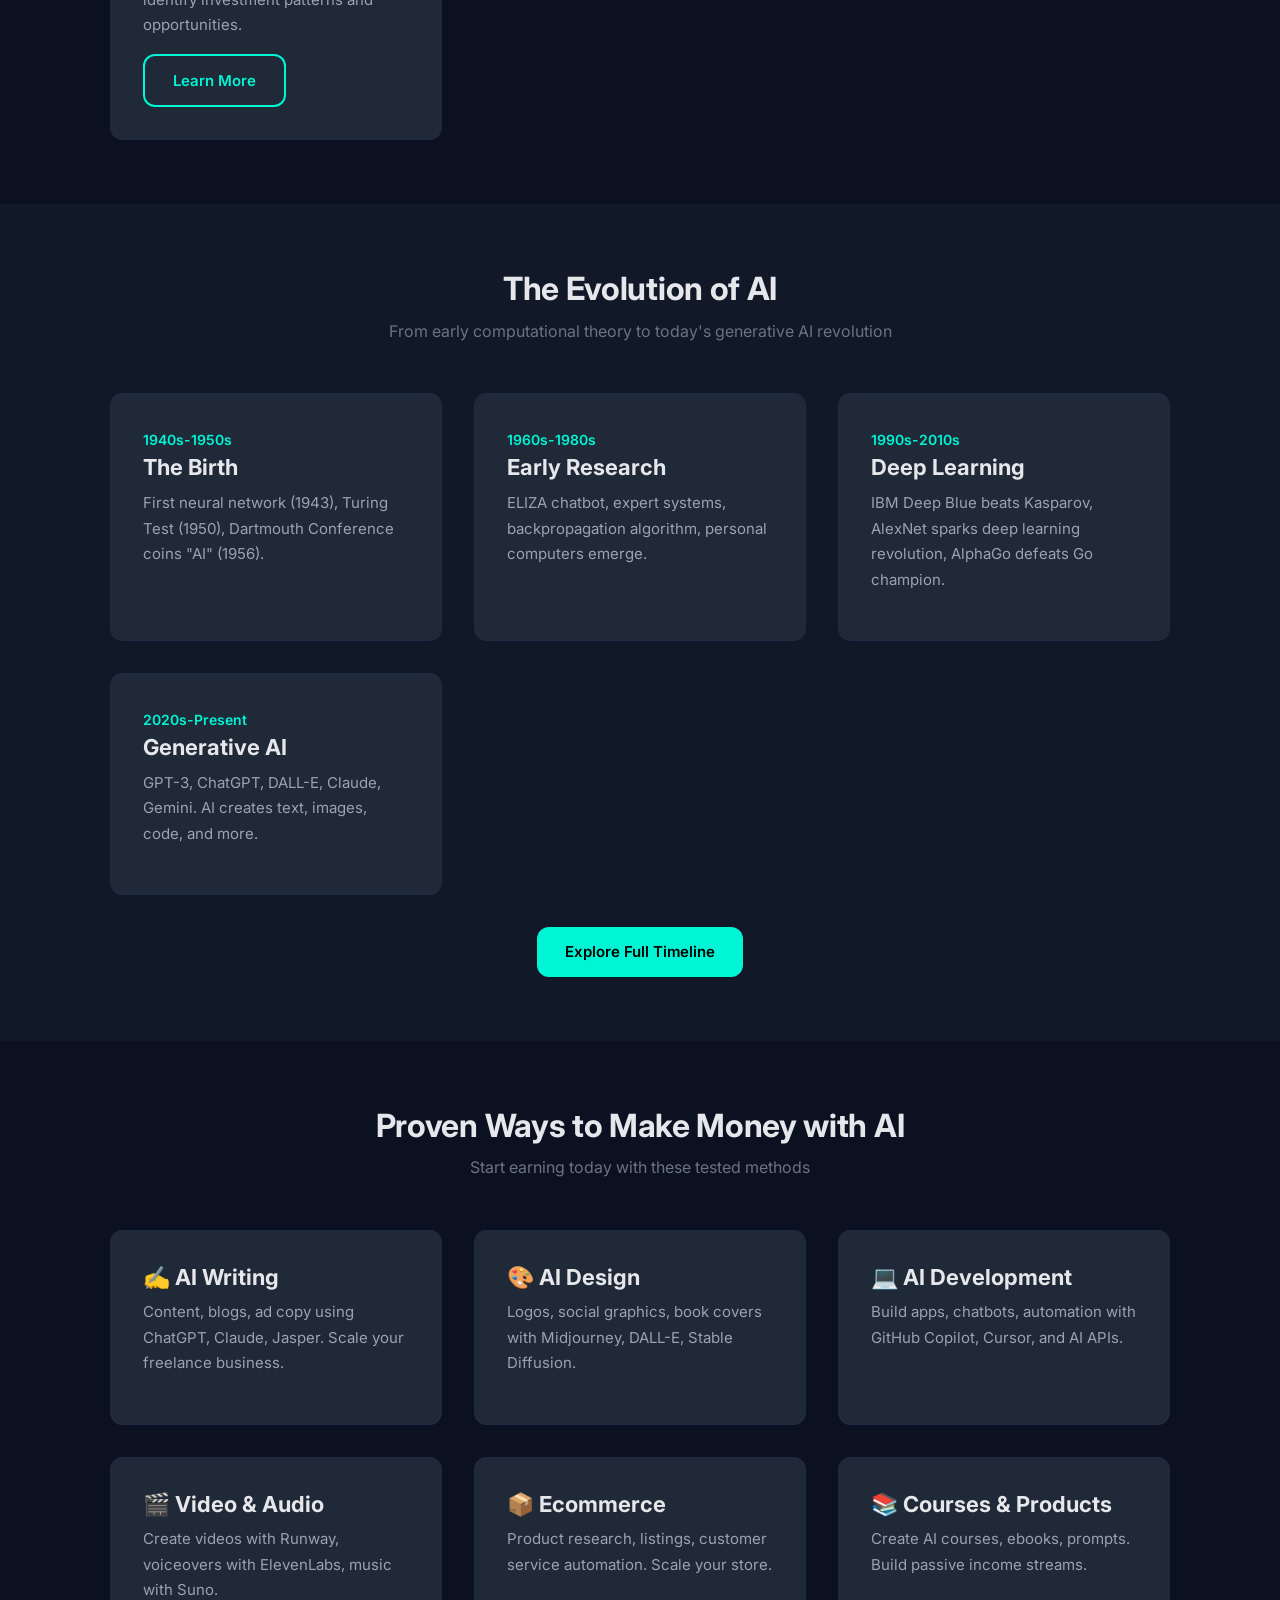
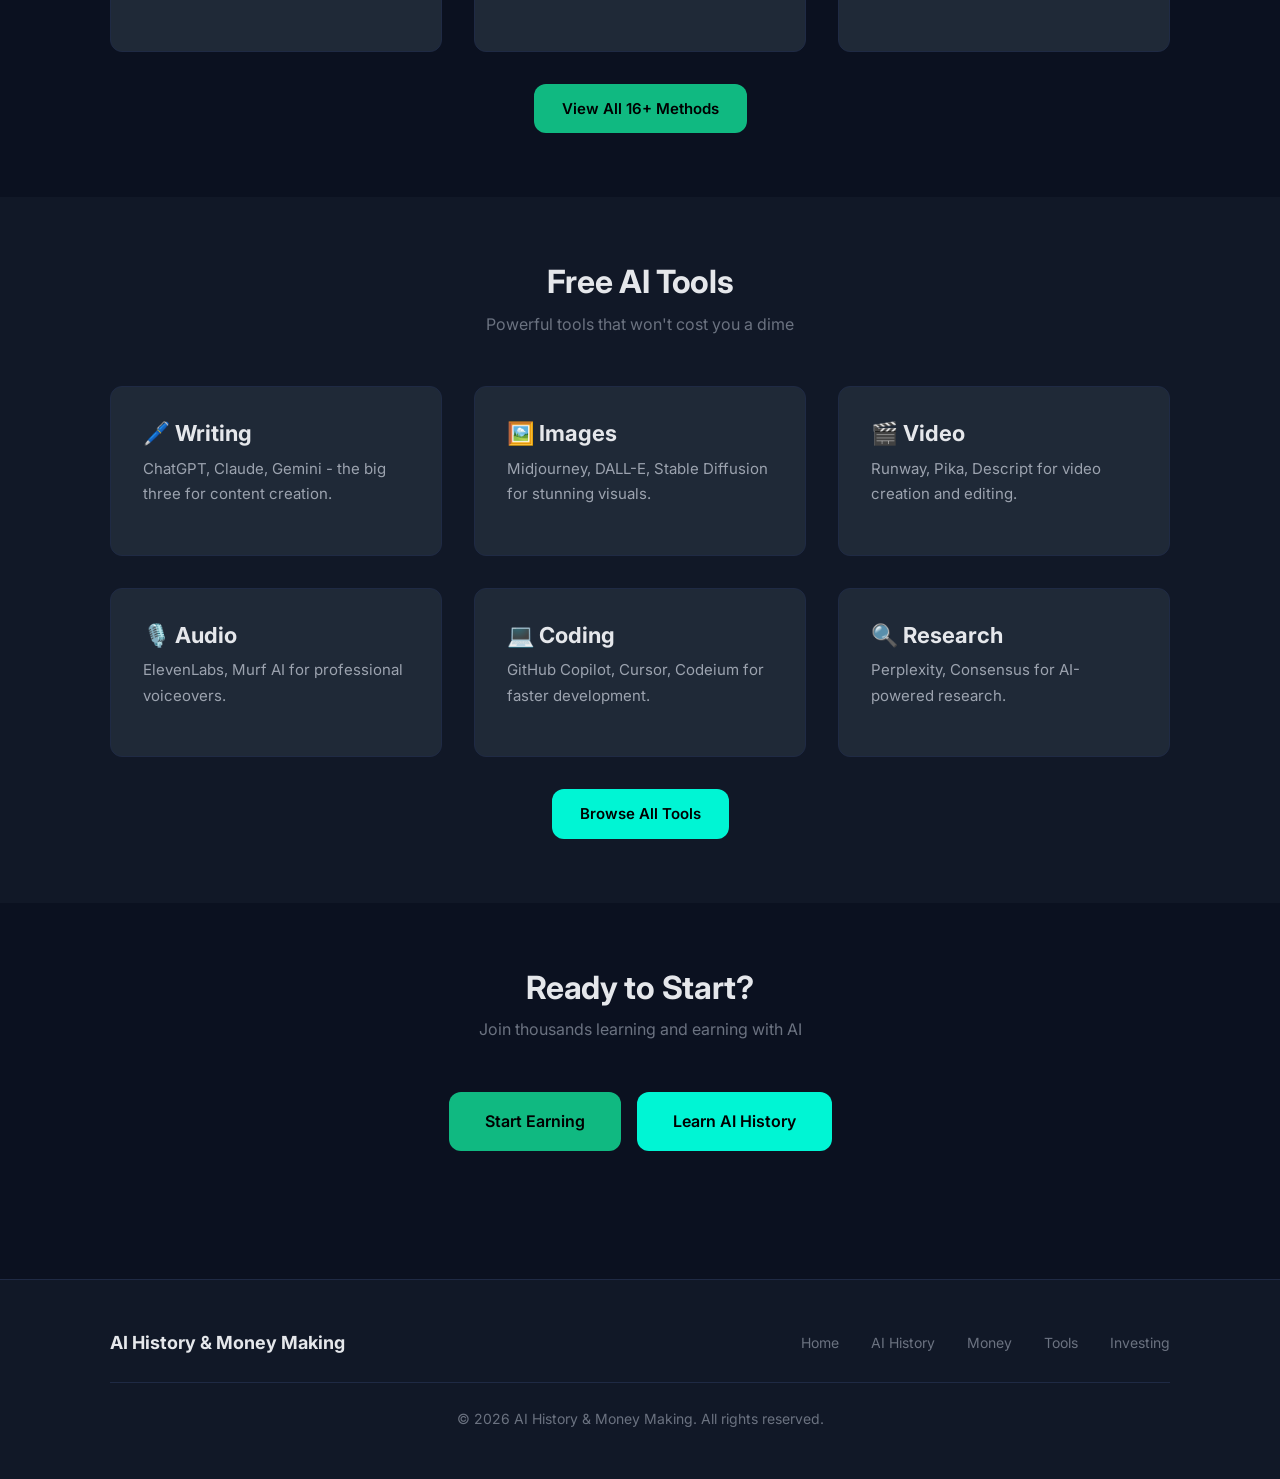
==== commit f74d65f9: "Add retro gaming aesthetics, merge content from cloudfront, add premium link, link subpages" ====
--- a/index.html
+++ b/index.html
@@ -38,6 +38,7 @@
         <li><a href="money.html">Money</a></li>
         <li><a href="tools.html">Tools</a></li>
         <li><a href="investing.html">Investing</a></li>
+        <li><a href="pages/premium/premium.html" class="nav-premium">Premium</a></li>
       </ul>
       <button class="theme-toggle" id="themeToggle" aria-label="Toggle theme">
         <svg viewBox="0 0 24 24" fill="currentColor">
--- a/assets/css/dark-theme.css
+++ b/assets/css/dark-theme.css
@@ -1,8 +1,13 @@
 /* AI History & Money Making - Dark Theme CSS */
-/* Modern AI SaaS Platform Design */
-
-/* ============================================
-   CSS VARIABLES - Dark Theme System
+/* Modern AI SaaS Platform Design with Retro Gaming Aesthetics */
+
+/* ============================================
+   FONTS - Retro Gaming & Modern
+   ============================================ */
+@import url('https://fonts.googleapis.com/css2?family=VT323&family=Special+Elite&family=Press+Start+2P&family=Inter:wght@300;400;500;600;700&display=swap');
+
+/* ============================================
+   CSS VARIABLES - Dark Theme System + Retro Gaming
    ============================================ */
 
 :root {
@@ -10,6 +15,22 @@
   --bg-primary: #0B1120;
   --bg-secondary: #111827;
   --bg-tertiary: #1F2937;
+  
+  /* RETRO GAMING COLORS (70s/90s) */
+  --amber-glow: #ffb000;
+  --amber-dark: #cc8c00;
+  --amber-light: #ffe066;
+  --brown-dark: #3d2914;
+  --brown-medium: #5c4033;
+  --brown-light: #8b7355;
+  --olive-green: #556b2f;
+  --olive-light: #6b8e23;
+  --cream: #f5f5dc;
+  --tape-brown: #8b4513;
+  --neon-pink: #ff00ff;
+  --neon-green: #00ff00;
+  --neon-cyan: #00ffff;
+  --retro-scanline: rgba(0, 0, 0, 0.15);
   
   /* AI-Specific Accents */
   --accent-ai: #00F5D4;
@@ -128,7 +149,7 @@
   overflow-x: hidden;
 }
 
-/* Background Pattern */
+/* Background Pattern with Retro Scanlines */
 body::before {
   content: "";
   position: fixed;
@@ -137,10 +158,30 @@
   width: 100%;
   height: 100%;
   background: 
+    repeating-linear-gradient(
+      transparent,
+      0deg,
+      transparent 2px,
+      var(--retro-scanline) 2px,
+      var(--retro-scanline) 4px
+    ),
     radial-gradient(ellipse at top left, rgba(0, 245, 212, 0.03) 0%, transparent 50%),
     radial-gradient(ellipse at bottom right, rgba(16, 185, 129, 0.03) 0%, transparent 50%);
   pointer-events: none;
-  z-index: -1;
+  z-index: 9999;
+}
+
+/* CRT Screen Glow Effect */
+body::after {
+  content: '';
+  position: fixed;
+  top: 0;
+  left: 0;
+  right: 0;
+  bottom: 0;
+  background: radial-gradient(ellipse at center, transparent 0%, rgba(0,0,0,0.3) 100%);
+  pointer-events: none;
+  z-index: 9998;
 }
 
 /* ============================================
@@ -934,3 +975,210 @@
 .tool-category.image { background: rgba(0, 245, 212, 0.1); color: var(--accent-ai); }
 .tool-category.automation { background: rgba(16, 185, 129, 0.1); color: var(--accent-money); }
 .tool-category.video { background: rgba(245, 158, 11, 0.1); color: var(--accent-orange); }
+
+/* ============================================
+   RETRO GAMING STYLES (70s/90s Aesthetic)
+   ============================================ */
+
+/* Retro Gaming Title */
+.retro-title {
+  font-family: 'VT323', 'Courier New', monospace;
+  color: var(--amber-glow);
+  text-shadow: 
+    0 0 10px var(--amber-glow),
+    0 0 20px var(--amber-dark),
+    2px 2px 0 var(--brown-dark);
+  letter-spacing: 2px;
+}
+
+.retro-title-lg {
+  font-family: 'Press Start 2P', cursive;
+  font-size: 1.5rem;
+  color: var(--neon-green);
+  text-shadow: 
+    0 0 5px var(--neon-green),
+    0 0 10px var(--neon-green),
+    3px 3px 0 var(--brown-dark);
+  letter-spacing: 1px;
+}
+
+/* Retro Button Styles */
+.retro-btn {
+  font-family: 'VT323', monospace;
+  font-size: 1.25rem;
+  padding: 12px 24px;
+  border: 3px solid var(--amber-glow);
+  background: var(--brown-dark);
+  color: var(--amber-glow);
+  cursor: pointer;
+  transition: all 0.2s;
+  text-transform: uppercase;
+  letter-spacing: 1px;
+  position: relative;
+}
+
+.retro-btn:hover {
+  background: var(--amber-glow);
+  color: var(--brown-dark);
+  box-shadow: 
+    0 0 15px var(--amber-glow),
+    inset 0 0 15px rgba(255, 176, 0, 0.3);
+  transform: translateY(-2px);
+}
+
+.retro-btn::before {
+  content: '>';
+  margin-right: 8px;
+  color: var(--amber-glow);
+}
+
+.retro-btn:hover::before {
+  color: var(--brown-dark);
+  animation: blink 0.5s step-end infinite;
+}
+
+@keyframes blink {
+  0%, 100% { opacity: 1; }
+  50% { opacity: 0; }
+}
+
+/* Retro Card Style */
+.retro-card {
+  background: linear-gradient(180deg, var(--brown-dark) 0%, #2a1d0e 100%);
+  border: 3px solid var(--amber-glow);
+  border-radius: 8px;
+  padding: var(--space-lg);
+  box-shadow: 
+    4px 4px 0 var(--brown-dark),
+    0 0 20px rgba(255, 176, 0, 0.2);
+  transition: all 0.2s;
+}
+
+.retro-card:hover {
+  transform: translateY(-4px);
+  box-shadow: 
+    6px 6px 0 var(--brown-dark),
+    0 0 30px rgba(255, 176, 0, 0.4);
+  border-color: var(--amber-light);
+}
+
+.retro-card h3 {
+  font-family: 'VT323', monospace;
+  color: var(--amber-glow);
+  font-size: 1.5rem;
+  margin-bottom: var(--space-sm);
+  border-bottom: 2px dashed var(--brown-light);
+  padding-bottom: var(--space-sm);
+}
+
+/* Neon Glow Effects */
+.neon-text {
+  color: var(--neon-cyan);
+  text-shadow: 
+    0 0 5px var(--neon-cyan),
+    0 0 10px var(--neon-cyan),
+    0 0 20px var(--neon-cyan);
+}
+
+.neon-border {
+  border: 2px solid var(--neon-pink);
+  box-shadow: 
+    0 0 5px var(--neon-pink),
+    inset 0 0 10px rgba(255, 0, 255, 0.2);
+}
+
+/* Pixel Art Decor */
+.pixel-icon {
+  image-rendering: pixelated;
+  width: 32px;
+  height: 32px;
+}
+
+/* Arcade Style Stats */
+.arcade-stat {
+  font-family: 'Press Start 2P', cursive;
+  font-size: 0.75rem;
+  color: var(--neon-green);
+  text-shadow: 0 0 5px var(--neon-green);
+  background: var(--brown-dark);
+  padding: var(--space-sm) var(--space-md);
+  border: 2px solid var(--neon-green);
+  display: inline-block;
+  margin: var(--space-xs);
+}
+
+/* 8-bit Loading Animation */
+@keyframes pixelLoading {
+  0% { content: '[........]'; }
+  12% { content: '[▌........]'; }
+  25% { content: '[▌▌.......]'; }
+  37% { content: '[▌▌▌......]'; }
+  50% { content: '[▌▌▌▌.....]'; }
+  62% { content: '[▌▌▌▌▌....]'; }
+  75% { content: '[▌▌▌▌▌▌...]'; }
+  87% { content: '[▌▌▌▌▌▌▌..]'; }
+  100% { content: '[▌▌▌▌▌▌▌▌]'; }
+}
+
+.pixel-loading {
+  font-family: 'VT323', monospace;
+  color: var(--neon-green);
+  font-size: 1.25rem;
+}
+
+/* Retro Divider */
+.retro-divider {
+  height: 4px;
+  background: linear-gradient(90deg, 
+    transparent 0%, 
+    var(--amber-glow) 20%, 
+    var(--neon-pink) 50%, 
+    var(--amber-glow) 80%, 
+    transparent 100%);
+  margin: var(--space-xl) 0;
+  border-radius: 2px;
+  box-shadow: 0 0 10px var(--amber-glow);
+}
+
+/* Console/Terminal Style Box */
+.terminal-box {
+  background: #0a0a0a;
+  border: 2px solid var(--olive-green);
+  border-radius: 4px;
+  padding: var(--space-md);
+  font-family: 'VT323', monospace;
+  color: var(--olive-light);
+}
+
+.terminal-box .prompt {
+  color: var(--neon-green);
+  margin-right: var(--space-sm);
+}
+
+.terminal-box .command {
+  color: var(--cream);
+}
+
+.terminal-box .output {
+  color: var(--text-muted);
+  margin-top: var(--space-xs);
+}
+
+/* Premium Navigation Link */
+.nav-premium {
+  background: linear-gradient(135deg, var(--amber-glow) 0%, var(--amber-dark) 100%);
+  color: var(--brown-dark) !important;
+  font-weight: 700 !important;
+  padding: 8px 16px !important;
+  border-radius: 6px;
+  text-transform: uppercase;
+  font-size: 0.85rem;
+  letter-spacing: 1px;
+  transition: all 0.2s;
+}
+
+.nav-premium:hover {
+  transform: translateY(-2px);
+  box-shadow: 0 0 15px var(--amber-glow);
+  color: var(--brown-dark) !important;
+}
